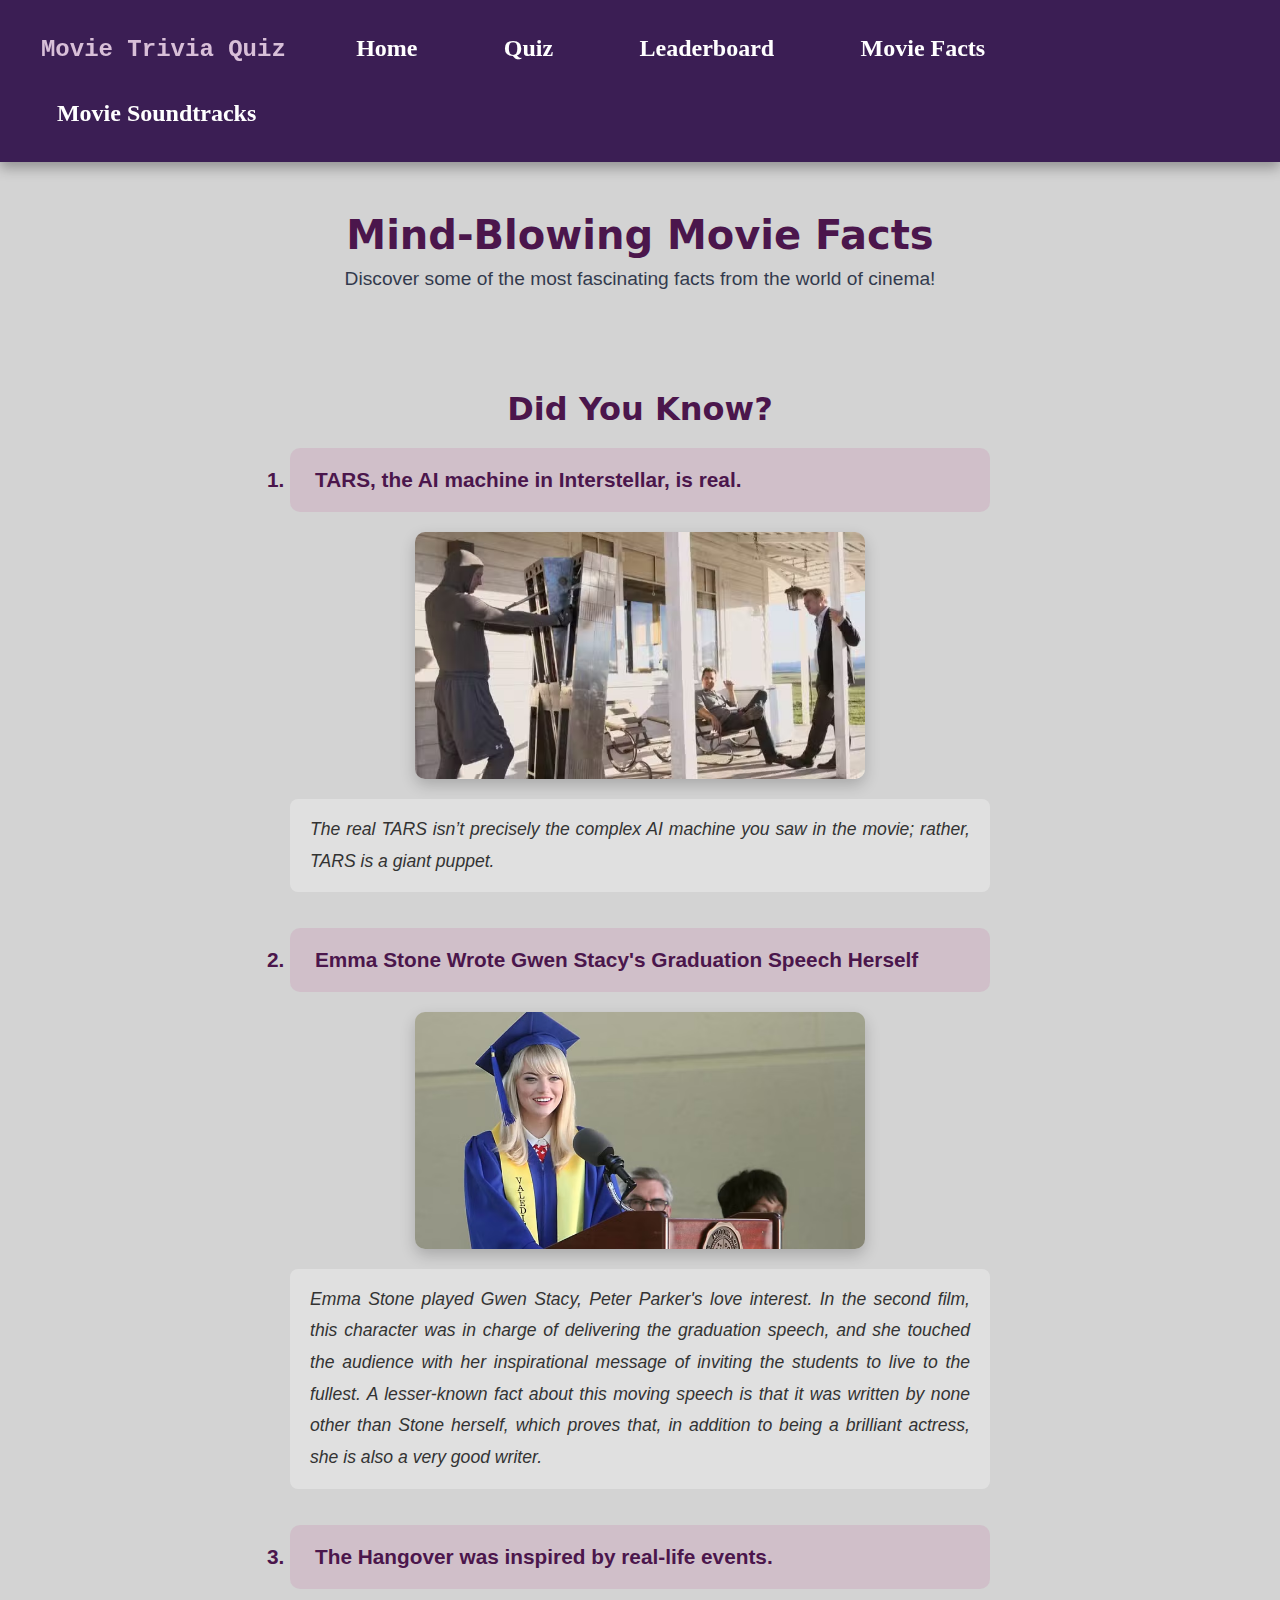
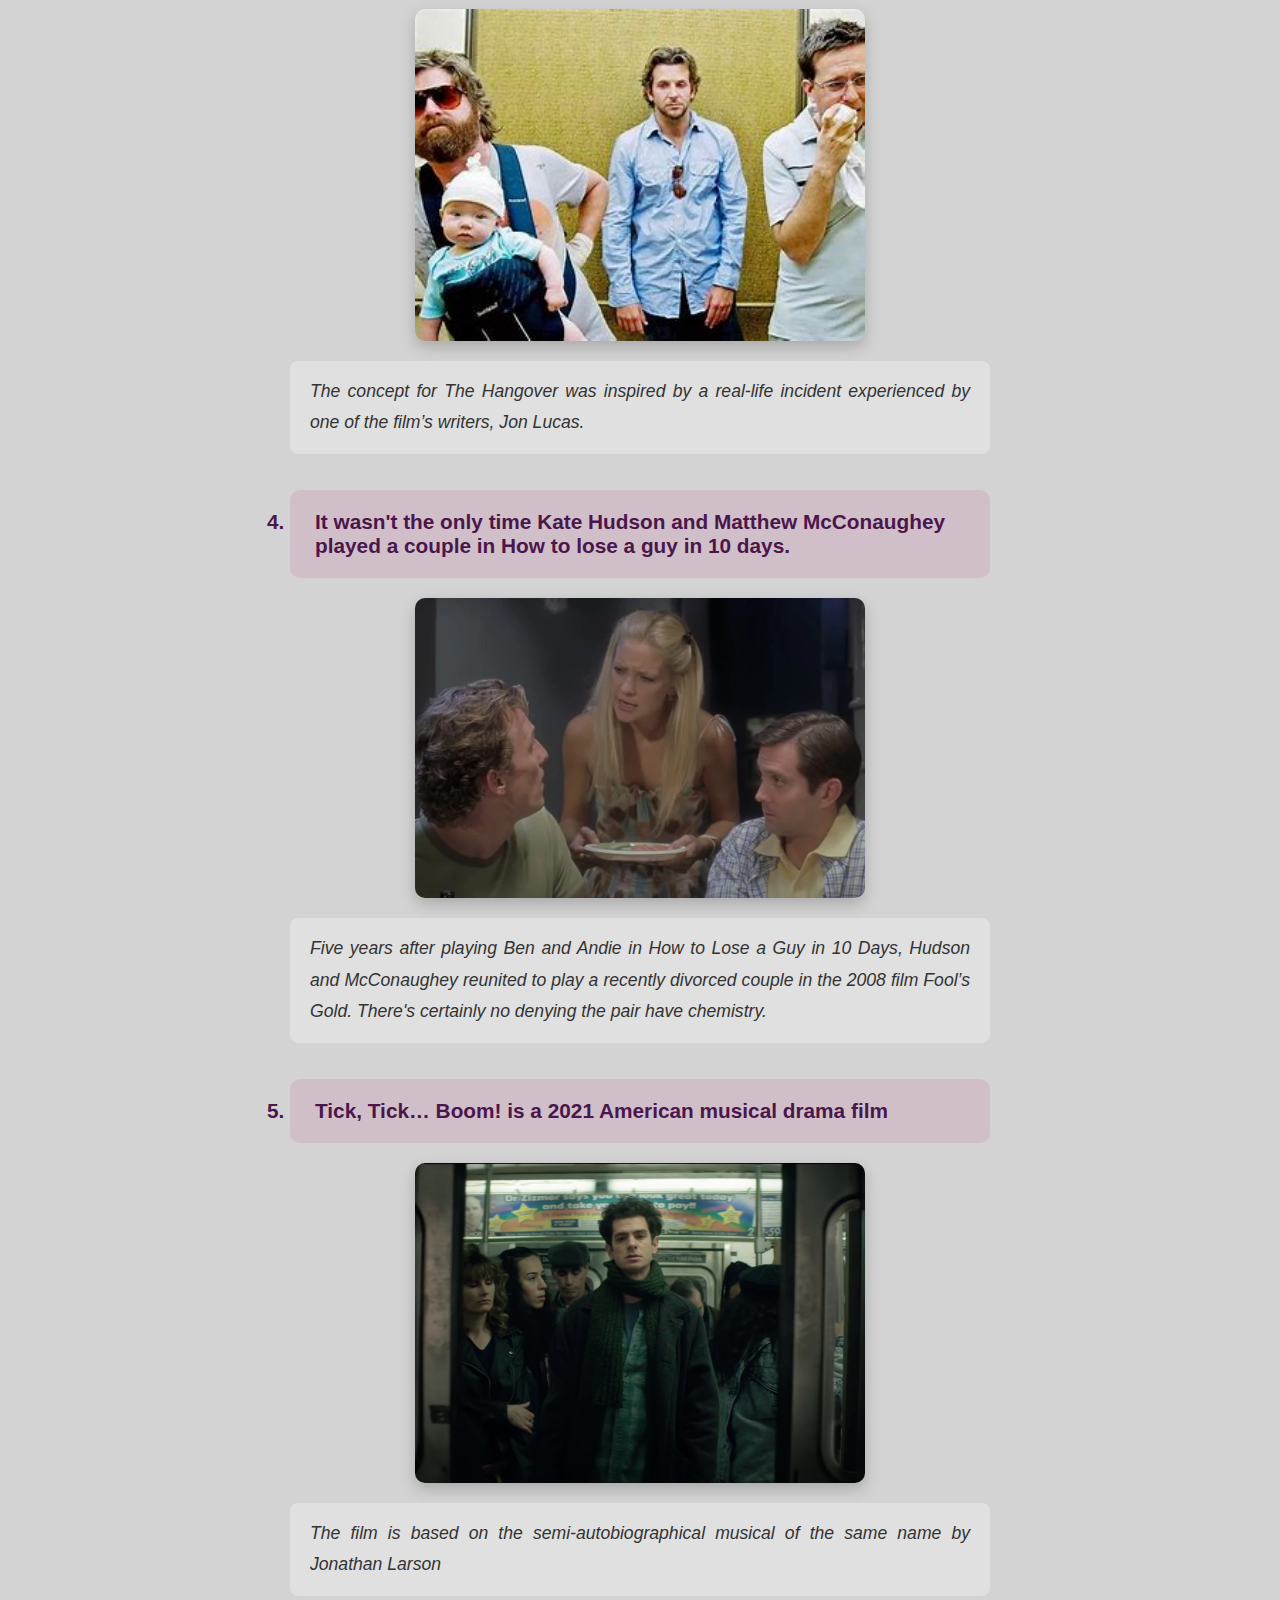
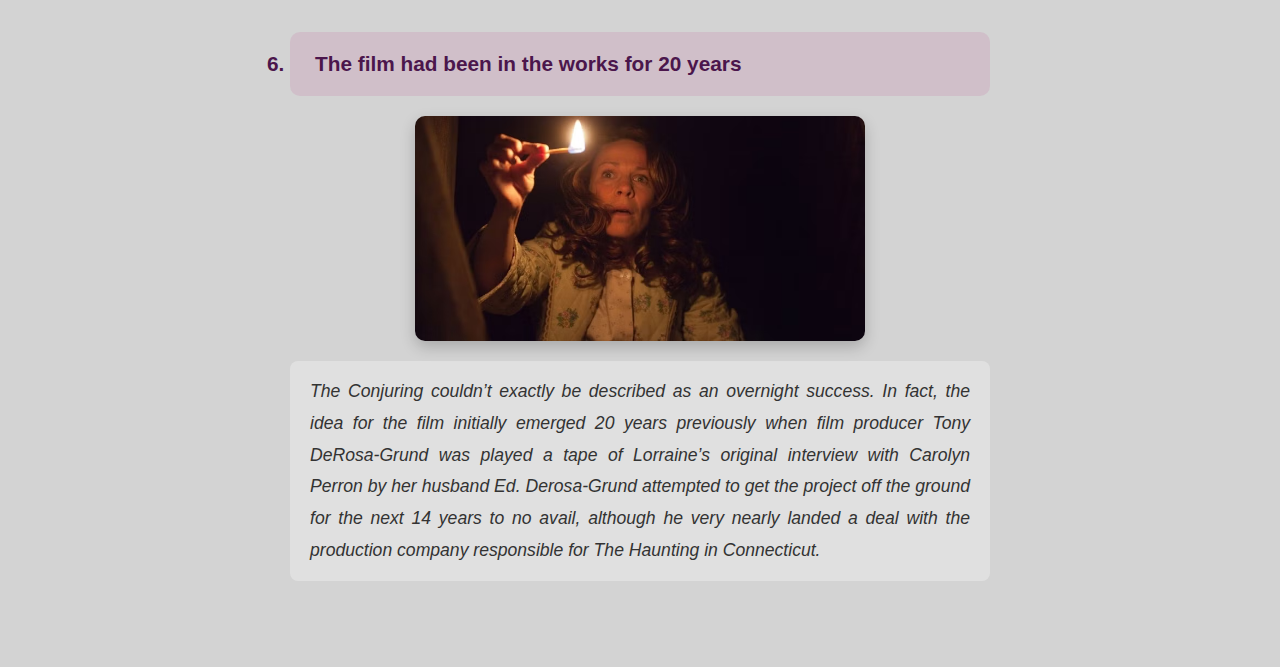
==== moviefacts.html @ 1c6ab252 "first commit" ====
<!DOCTYPE html>
<html lang="en">
<head>
    <meta charset="UTF-8">
    <meta name="viewport" content="width=device-width, initial-scale=1.0">
    <title>Facts about the movies</title>
    <link rel="stylesheet" href="moviefacts.css">
    <link rel="stylesheet" href="mediaqueriesmoviefacts.css">
    <script src="index.js"></script>
</head>
<body>
    
    <div class="container" id="navbar">
        <ul>
            <li id="WebName">Movie Trivia Quiz</li>
            <li><a href="index.html" class="active">Home</a></li>
            <li><a href="quiz.html" class="active">Quiz</a></li>
            <li><a href="leaderboard.html" class="active">Leaderboard</a></li>
            <li><a href="moviefacts.html" class="active">Movie Facts</a></li>
            <li><a href="moviesoundtrack.html" class="active">Movie Soundtracks</a></li>
        </ul>
    </div>
    
    <section id="facts-intro">
        <h1>Mind-Blowing Movie Facts</h1>
        <p>Discover some of the most fascinating facts from the world of cinema!</p>
    </section>

    <section id="fun-facts">
        <h2>Did You Know?</h2>
        <ol start="1">
            
            <li>TARS, the AI machine in Interstellar, is real.</li>
            <img src="tars.avif" alt="">
            <p>The real TARS isn’t precisely the complex AI machine you saw in the movie; rather, TARS is a giant puppet.</p><br><br>
            
            <li>Emma Stone Wrote Gwen Stacy's Graduation Speech Herself</li>
            <img src="emma.avif" alt="">
            <p>Emma Stone played Gwen Stacy, Peter Parker's love interest. In the second film, this character was in charge of delivering the graduation speech, and she touched the audience with her inspirational message of inviting the students to live to the fullest. A lesser-known fact about this moving speech is that it was written by none other 
            than Stone herself, which proves that, in addition to being a brilliant actress, she is also a very good writer.</p><br><br>
            
            <li>The Hangover was inspired by real-life events.</li>
            <img src="hangover.jpg" alt="">
            <p>The concept for The Hangover was inspired by a real-life incident experienced by one of the film’s writers, Jon Lucas.</p><br><br>
            
            <li>It wasn't the only time Kate Hudson and Matthew McConaughey played a couple in How to lose a guy in 10 days. </li>
            <img src="how10.webp" alt="">
            <p>Five years after playing Ben and Andie in How to Lose a Guy in 10 Days, Hudson and McConaughey reunited to play a recently divorced couple in the 2008 film Fool’s Gold. 
            There's certainly no denying the pair have chemistry.</p><br><br>
            
            <li>Tick, Tick… Boom! is a 2021 American musical drama film</li>
            <img src="me.webp" alt="">
            <p>The film is based on the semi-autobiographical musical of the same name by Jonathan Larson</p><br><br>
            
            <li>The film had been in the works for 20 years</li>
            <img src="conj.avif" alt="">
            <p>The Conjuring couldn’t exactly be described as an overnight success. In fact, the idea for the film initially emerged 20 years previously when film producer Tony DeRosa-Grund was played a tape of Lorraine’s original interview with Carolyn Perron by her husband Ed. Derosa-Grund attempted to get the project off the ground for the next 14 years to no avail, although he very nearly landed a deal 
            with the production company responsible for The Haunting in Connecticut.</p><br><br>

             

        </ol>
    </section>
</body>
</html>
---- moviefacts.css ----
*{
    margin: 0;
    padding: 0;
    box-sizing: border-box;
}
@keyframes backgroundAnimation {
    0% { background-color: #F5EFFF; }
    25% { background-color: #E5D9F2; }
    50% { background-color: #CDC1FF; }
    75% { background-color: #F9F6E6; }
    100% { background-color: #F5EFFF; }
}
body{
    font-family: 'Poppins', sans-serif;
    background-color: #d3d3d3;
    animation: backgroundAnimation 13s infinite alternate;
    height: 100vh;
    height: 100%;
    overflow-x: hidden; /* Prevent horizontal scroll */
}
#navbar {
    background-color: #3B1E54;
    position: sticky;
    top: 0;
    z-index: 1000; /* Ensure the navbar stays above other content */
    width: 100%;
    box-shadow: 0px 6px 12px rgba(0, 0, 0, 0.3);
    padding: 1rem;
    transition: box-shadow 0.3s ease-in-out;
}
#navbar:hover {
    box-shadow: 0px 6px 12px rgba(0, 0, 0, 0.3); 
}
.container a{
    text-decoration: none;
    color: white;
    animation: navAnimate 1s ease-in-out;
    font-weight: bolder;
    font-size: 1.5rem;
    font-family: Cambria, Cochin, Georgia, Times, 'Times New Roman', serif;
    margin: 1rem;
}
a:hover{
    color: #D4BEE4;
    transition: 0.7s;
}
#WebName{
    font-size: 1.5rem;
    margin: auto;
    color: thistle;
    font-family: Courier, monospace;
    font-weight: bolder;
}
.container li{
    list-style: none;
    display: inline-block;
    margin: auto;
    padding: 1.5% 2%;
    font-family: 'Poppins', sans-serif;
}
/* Facts Intro Section */
#facts-intro {
    text-align: center;
    padding: 50px 20px;
}

#facts-intro h1 {
    font-size: 2.5rem;
    margin-bottom: 10px;
    color: #4B164C;
    font-family: system-ui, -apple-system, BlinkMacSystemFont, 'Segoe UI', Roboto, Oxygen, Ubuntu, Cantarell, 'Open Sans', 'Helvetica Neue', sans-serif;
}

#facts-intro p {
    font-size: 1.2rem;
    opacity: 0.8;
    color: #09122C;
}

/* Fun Facts Section */
#fun-facts {
    color: #09122C;
    padding: 50px 20px;
    text-align: center;
}

#fun-facts h2 {
    font-size: 2rem;
    margin-bottom: 20px;
    color: #4B164C;
    font-family: system-ui, -apple-system, BlinkMacSystemFont, 'Segoe UI', Roboto, Oxygen, Ubuntu, Cantarell, 'Open Sans', 'Helvetica Neue', sans-serif;
}

#fun-facts ol {
    max-width: 700px;
    margin: 0 auto;
    padding: 0;
}

#fun-facts li {
    font-size: 1.3rem;
    font-weight: bold;
    padding: 20px 25px; /* Increased padding */
    text-align: left;
    background: rgba(185, 23, 120, 0.1);
    border-radius: 10px;
    margin-bottom: 15px; /* Increased margin for more spacing between items */
    color: #4B164C;
    transition: transform 0.3s ease, background-color 0.3s ease; /* Smooth transition for hover */
}

#fun-facts li:hover {
    background: rgba(185, 23, 120, 0.2); /* Slightly darker background on hover */
    transform: translateY(-5px); /* Slight upward movement on hover */
}

#fun-facts img {
    width: 100%;  
    max-width: 450px; /* Slightly larger max-width */
    height: auto;
    border-radius: 10px;
    display: block;
    margin: 20px auto; /* Increased margin for more space around images */
    box-shadow: 0 6px 15px rgba(0, 0, 0, 0.2); /* Enhanced shadow */
    transition: transform 0.3s ease, box-shadow 0.3s ease; /* Smooth transition for hover */
}

#fun-facts img:hover {
    transform: scale(1.05); /* Slight zoom effect */
    box-shadow: 0 8px 20px rgba(0, 0, 0, 0.3); /* More intense shadow on hover */
}

#fun-facts p {
    font-size: 1.1rem; /* Slightly larger font size */
    font-style: italic;
    text-align: justify;
    line-height: 1.8; /* Increased line height for more spacing between lines */
    color: #333;
    background: rgba(255, 255, 255, 0.3); /* Slightly lighter background */
    padding: 15px 20px; /* Increased padding */
    border-radius: 8px;
    margin-top: 15px; /* Increased margin-top */
}
---- mediaqueriesmoviefacts.css ----
@media screen and (min-width: 768px) and (max-width: 1024px) {
    .container li{
        padding: 1.5% 0.5%;
    }
    .container a{
        font-size: 1.2rem;
        
    }
}
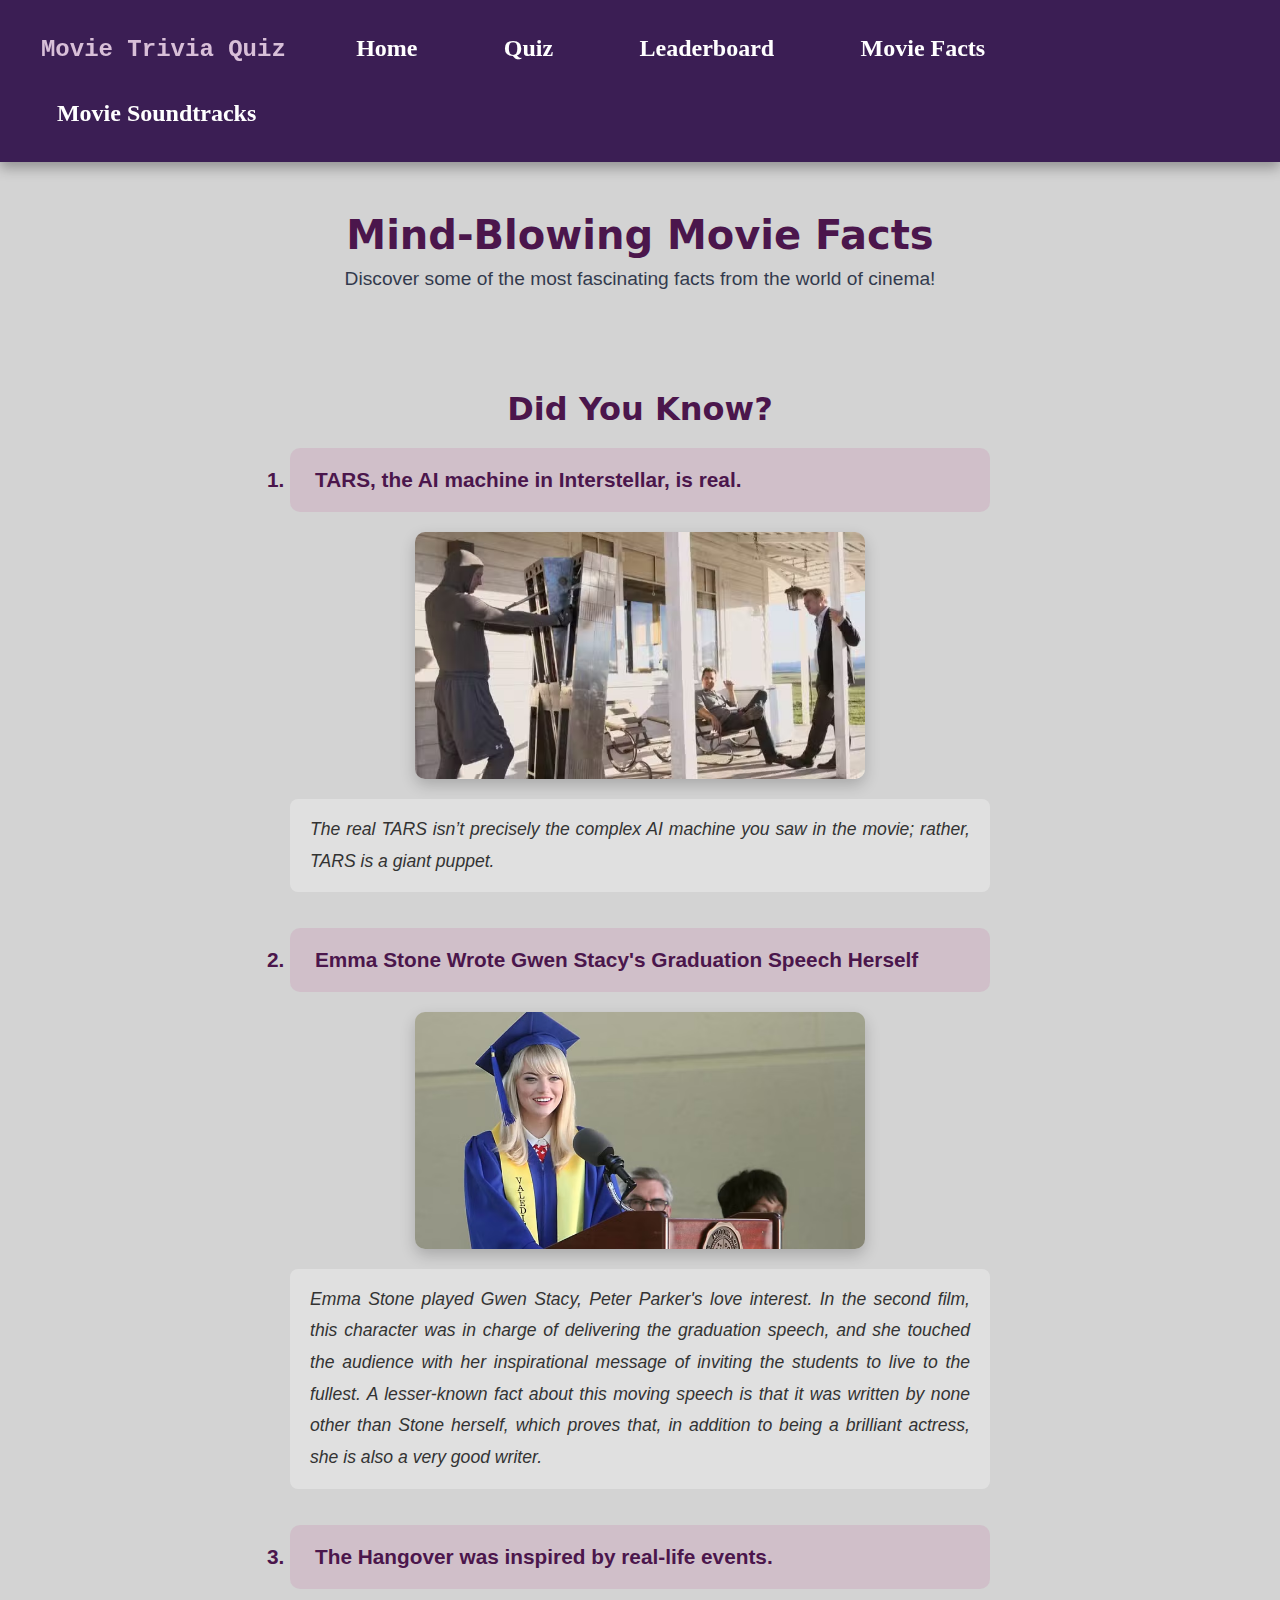
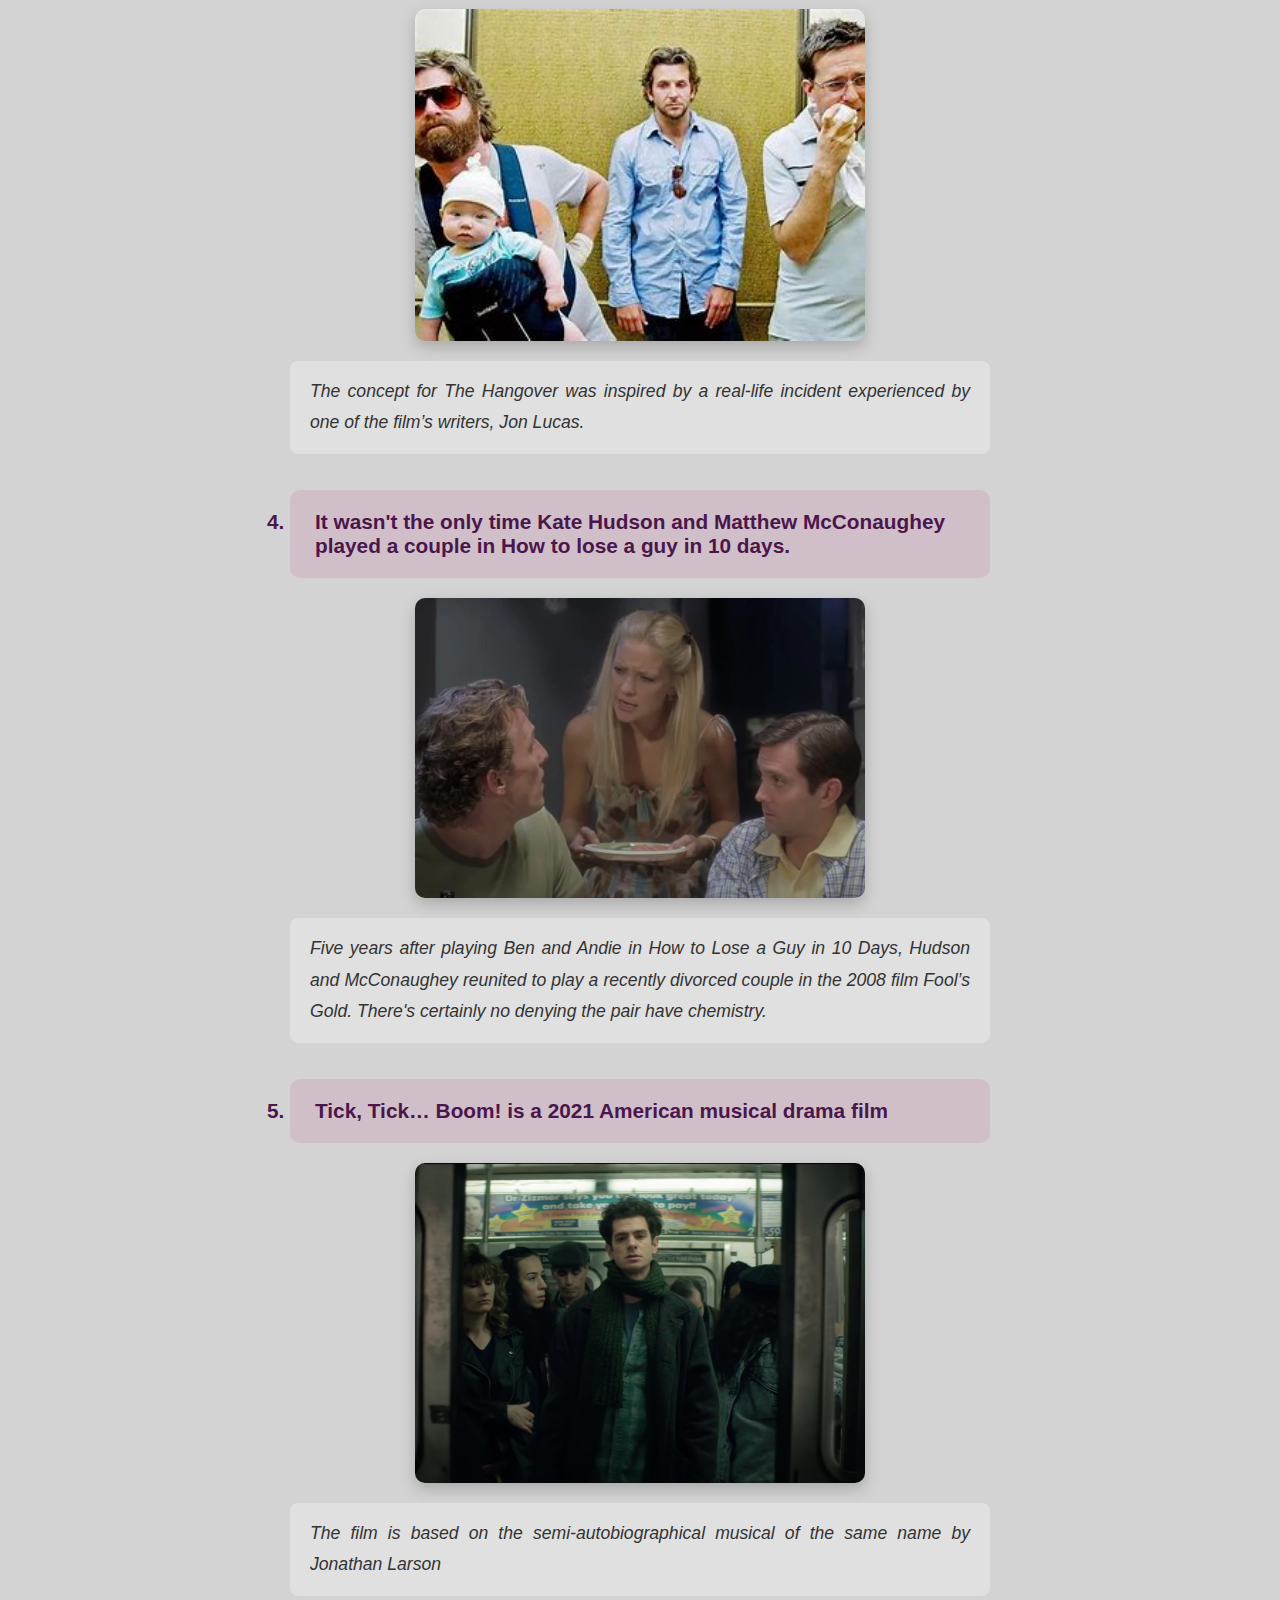
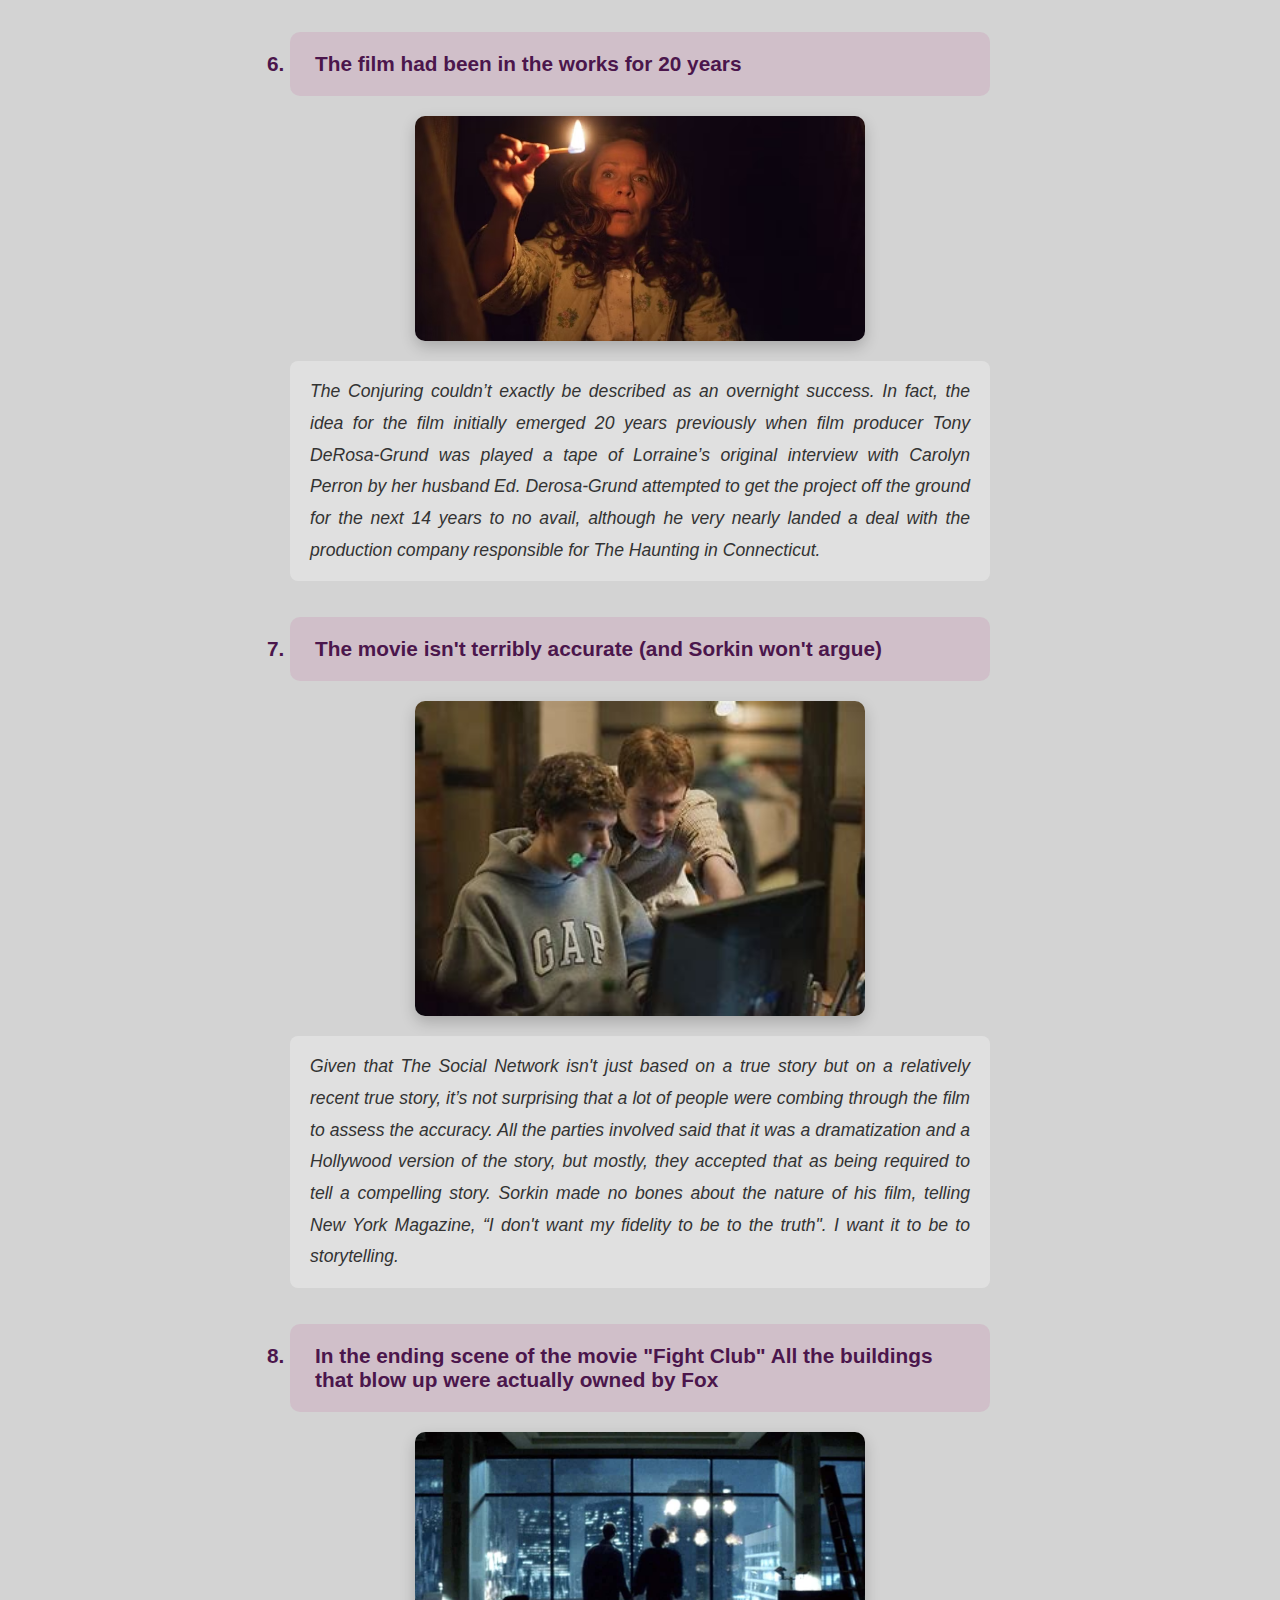
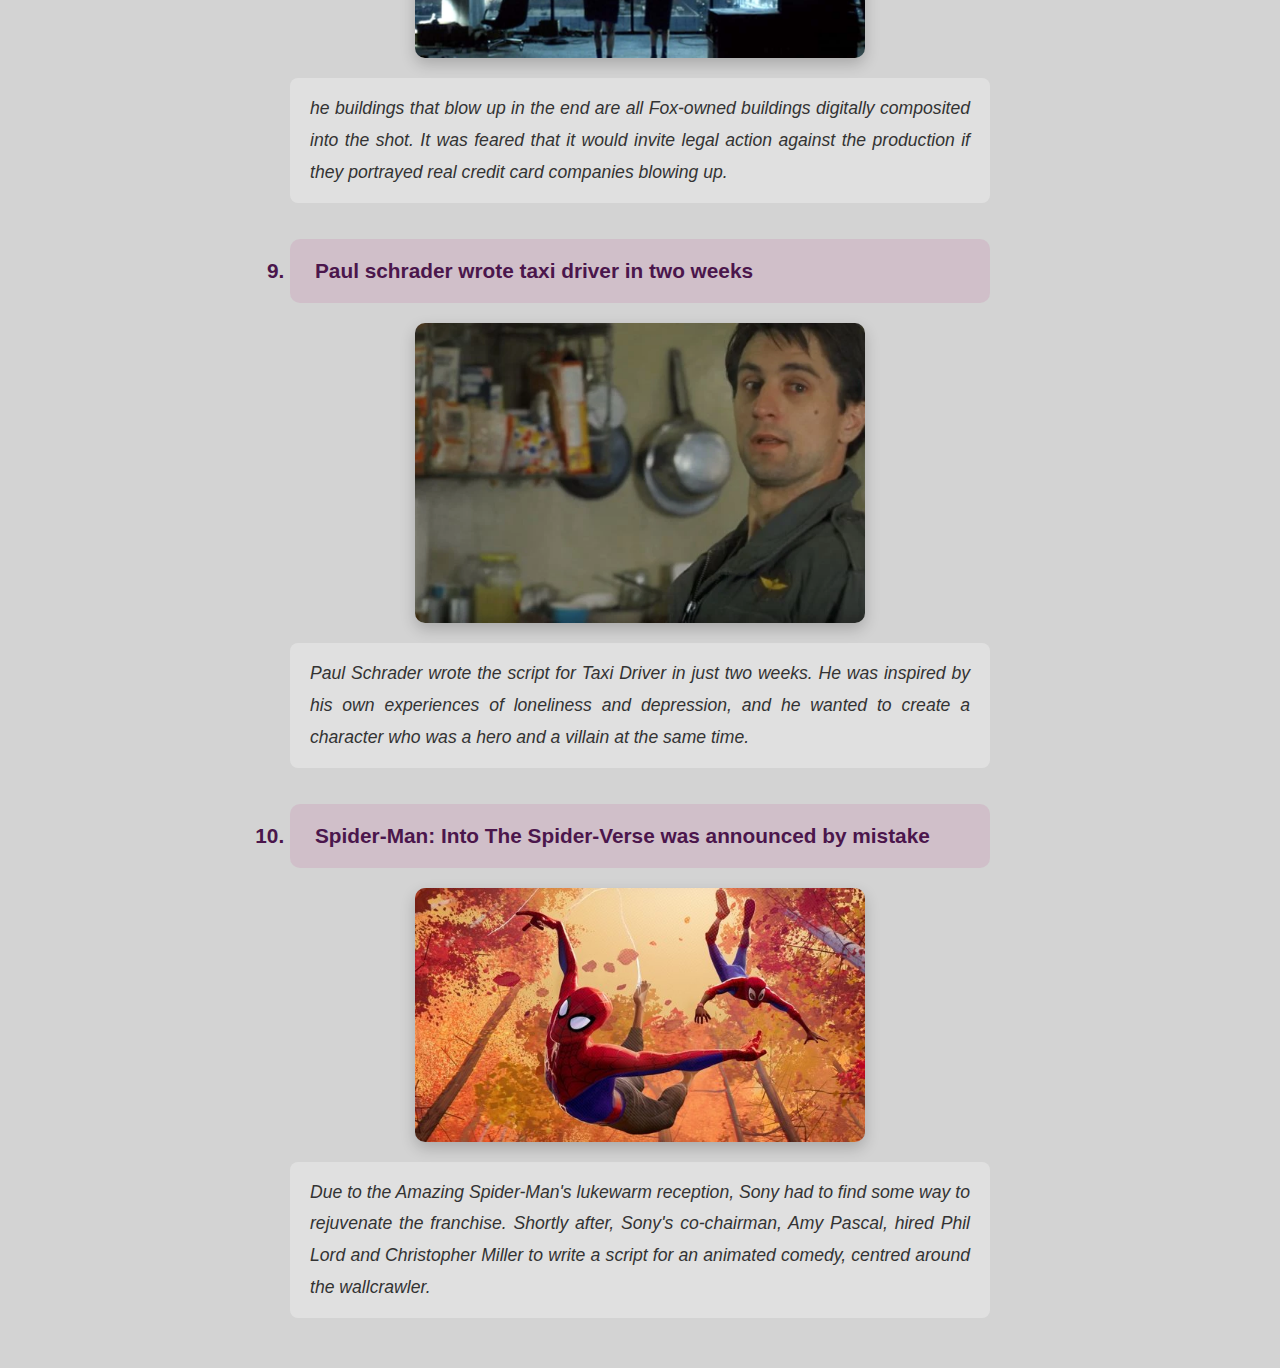
==== commit 31a70af4: "some changes" ====
--- a/moviefacts.html
+++ b/moviefacts.html
@@ -3,7 +3,7 @@
 <head>
     <meta charset="UTF-8">
     <meta name="viewport" content="width=device-width, initial-scale=1.0">
-    <title>Facts about the movies</title>
+    <title>Random Facts</title>
     <link rel="stylesheet" href="moviefacts.css">
     <link rel="stylesheet" href="mediaqueriesmoviefacts.css">
     <script src="index.js"></script>
@@ -57,7 +57,21 @@
             <p>The Conjuring couldn’t exactly be described as an overnight success. In fact, the idea for the film initially emerged 20 years previously when film producer Tony DeRosa-Grund was played a tape of Lorraine’s original interview with Carolyn Perron by her husband Ed. Derosa-Grund attempted to get the project off the ground for the next 14 years to no avail, although he very nearly landed a deal 
             with the production company responsible for The Haunting in Connecticut.</p><br><br>
 
-             
+             <li>The movie isn't terribly accurate (and Sorkin won't argue)</li>
+             <img src="socialfact.jpg" alt="">
+             <p>Given that The Social Network isn't just based on a true story but on a relatively recent true story, it’s not surprising that a lot of people were combing through the film to assess the accuracy. All the parties involved said that it was a dramatization and a Hollywood version of the story, but mostly, they accepted that as being required to tell a compelling story. Sorkin made no bones about the nature of his film, telling New York Magazine, “I don't want my fidelity to be to the truth". I want it to be to storytelling.</p><br><br>
+
+            <li>In the ending scene of the movie "Fight Club" All the buildings that blow up were actually owned by Fox</li>
+            <img src="fb.jpg" alt="">
+            <p>he buildings that blow up in the end are all Fox-owned buildings digitally composited into the shot. It was feared that it would invite legal action against the production if they portrayed real credit card companies blowing up.</p><br><br>
+
+            <li>Paul schrader wrote taxi driver in two weeks</li>
+            <img src="taxi.webp" alt="">
+            <p>Paul Schrader wrote the script for Taxi Driver in just two weeks. He was inspired by his own experiences of loneliness and depression, and he wanted to create a character who was a hero and a villain at the same time.</p><br><br>
+
+            <li>Spider-Man: Into The Spider-Verse was announced by mistake</li>
+            <img src="spi.jpg" alt="">
+            <p>Due to the Amazing Spider-Man's lukewarm reception, Sony had to find some way to rejuvenate the franchise. Shortly after, Sony's co-chairman, Amy Pascal, hired Phil Lord and Christopher Miller to write a script for an animated comedy, centred around the wallcrawler.</p>
 
         </ol>
     </section>
